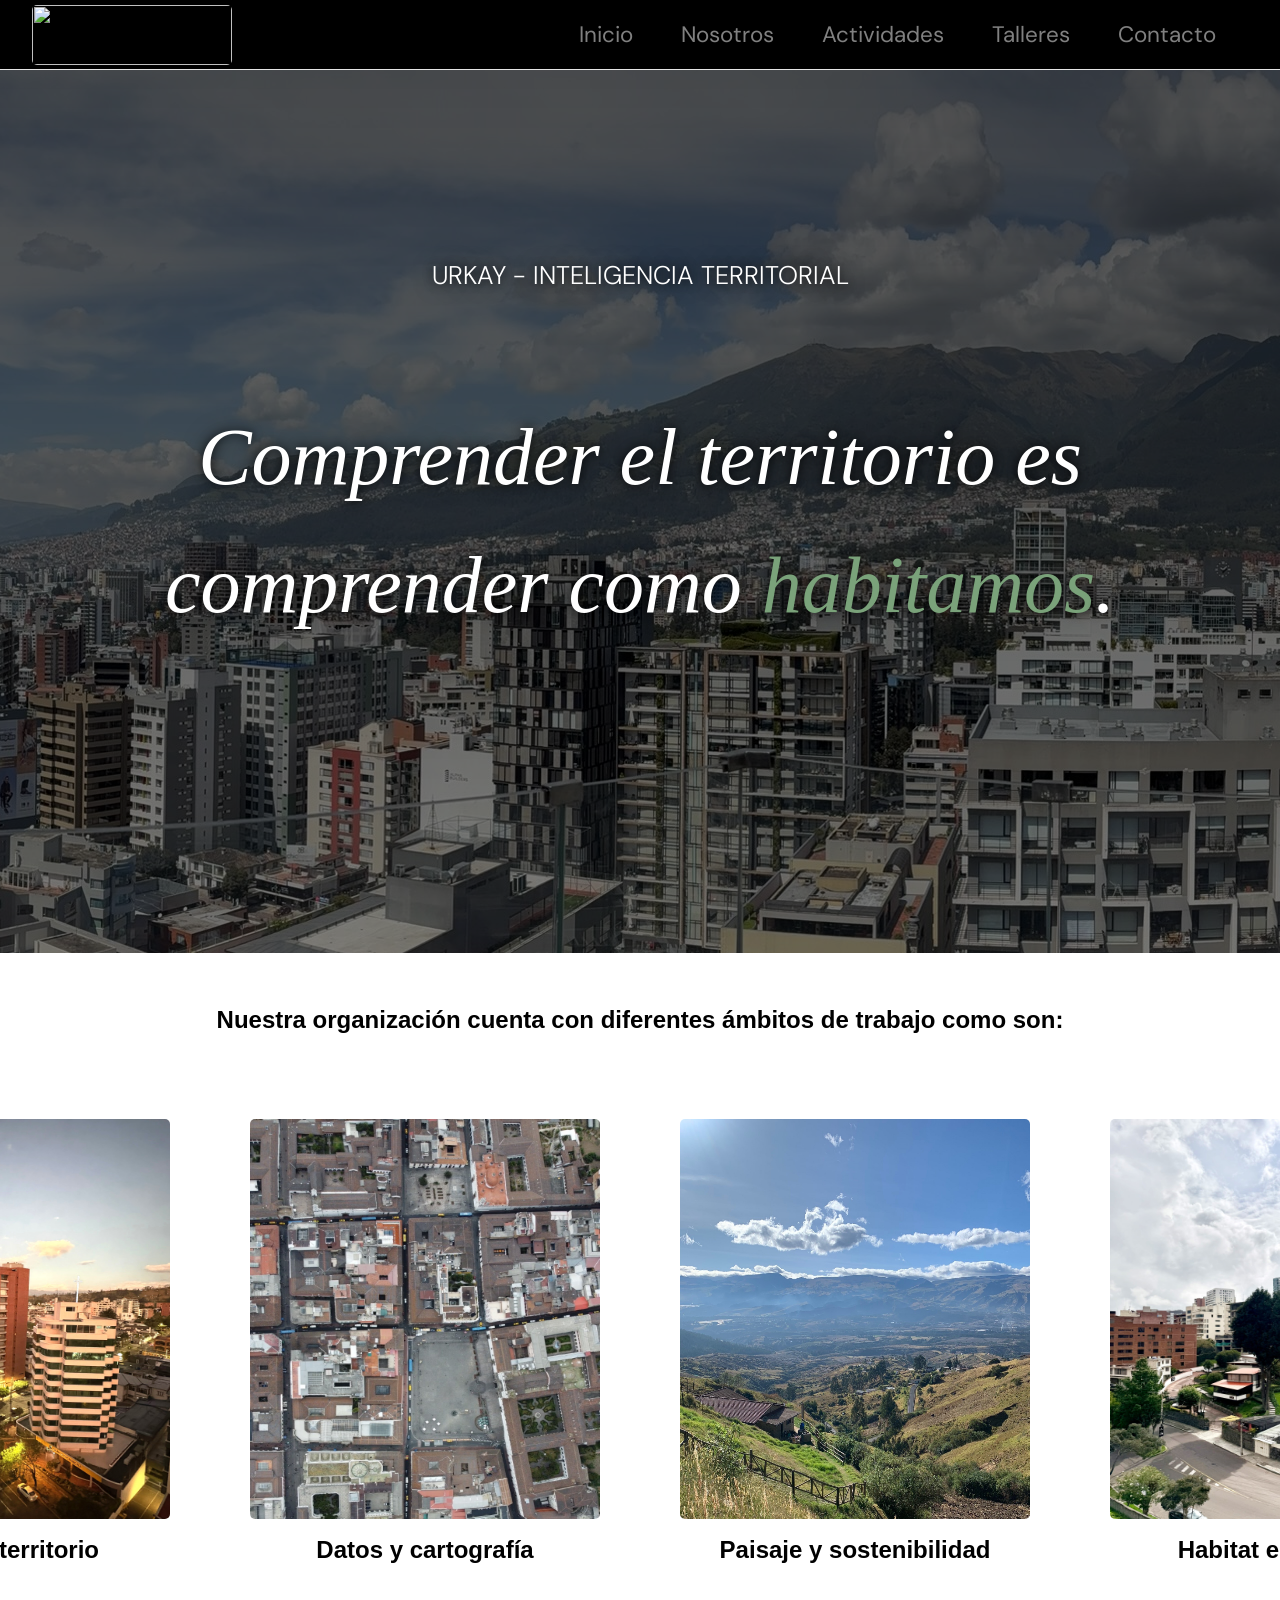
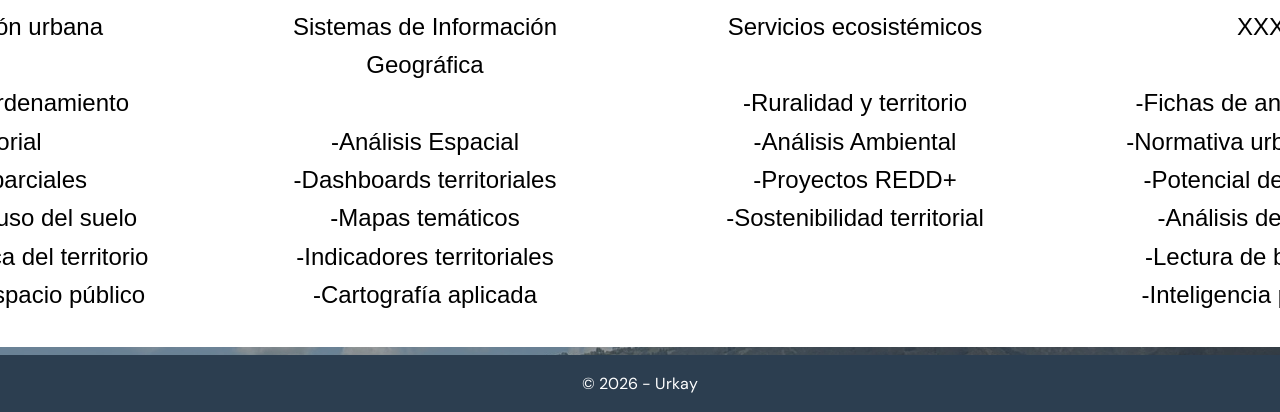
==== index.html @ 0b1a5106 "Add files via upload" ====
<!DOCTYPE html>
<html lang="es">
<head>
    <meta charset="UTF-8">
    <meta name="viewport" content="width=device-width, initial-scale=1.0">  <!--para definir el tamanio de la pagina en dispositivos -->
    <title> Urkay - Inteligencia Territorial </title> <!-- titulo que va en las pestanias y para las búsquedas -->
     <link rel="icon" type="image/x-icon" href="LOGO_URKAY.png">
    <link rel="stylesheet" href="styles.css"> <!-- llamado al esquema de estilos -->
</head>
<body>
    <nav>
        <a class="brand">
            <img class="logo" src="NOMBRE_URKAY_NEGRO_VERDE.png">
            <!--<span class="brand-name">Urkay</span-->
        </a>

        <!-- Botón hamburguesa -->
  <!--<button class="hamburger" id="hambBtn">
    <div class="bar"></div>
    <div class="bar"></div>
    <div class="bar"></div>
  </button>-->

  <!-- Menú desplegable -->
  <!--<div class="drop-menu" id="dropMenu">
    <a href="#">Inicio</a>
    <a href="#">Nosotros</a>
    <a href="#">Servicios</a>
    <a href="#">Contacto</a>
  </div>
  </div>-->

  <ul>
                <li><a href="Urkay.html">Inicio</a></li>
                <li><a href="Urkay - Nosotros.html">Nosotros</a></li>
                <li><a href="#">Actividades</a></li>
                <li><a href="#">Talleres</a></li>
                <li><a href="#">Contacto</a></li>
            </ul>

</nav>

    <header>
        <h1 class="titulo1"> URKAY - INTELIGENCIA TERRITORIAL </h1> <!--titulo principal para la busqueda en la web -->
        
        <h2><p> Comprender el territorio es </p>
            <p> comprender como <span style="color: rgb(122,162,122)">habitamos</span>. </p>
        </h2> <!-- segundo titulo-->
        
    </header>

    <main>
        <section class="hero">
           
            <h2>Nuestra organización cuenta con diferentes ámbitos de trabajo como son:</h2>
            <ul>
                <li><img class="planurb" src="cuidad_terr.JPG">
                    <p><b>Ciudad y territorio</b><br>
                    <br>Planificación urbana<br><br> 
                    <p> -Planes de ordenamiento territorial </p>
                    <p> -Planes parciales </p> 
                    <p> -Normativa y uso del suelo </p>
                    <p> -Gestión pública del territorio </p>
                    <p> -Movilidad y espacio público </p>
                </p>
                    
                </li>
                <li><img class="cart" src="datos - cartografia.JPG">
                    <p><b>Datos y cartografía</b><br>
                    <br>Sistemas de Información Geográfica<br><br>
                    <p>-Análisis Espacial</p>
                    <p>-Dashboards territoriales</p>
                    <p> -Mapas temáticos </p>
                    <p> -Indicadores territoriales </p>
                    <p> -Cartografía aplicada </p>
                </p>
                </li>
                <li><img class="paisaje" src="paisaje_sosten.JPG">
                    <p><b> Paisaje y sostenibilidad</b><br>
                    <br>Servicios ecosistémicos<br><br>
                    <p> -Ruralidad y territorio </p>
                    <p> -Análisis Ambiental </p>
                    <p> -Proyectos REDD+ </p>
                    <p> -Sostenibilidad territorial </p>
                </p>
                </li>
                
                
                    <li><img class="habit" src="habitat_inv.JPEG">
                    <p><b>Habitat e inversión</b><br>
                    <br>XXXXXX<br><br>
                    <p> -Fichas de análisis territorial </p>
                    <p> -Normativa urbanística legible </p>
                    <p> -Potencial de uso de suelo </p>
                    <p> -Análisis de rentabilidad </p>
                    <p> -Lectura de barrio y sector </p>
                    <p> -Inteligencia para inversión </p>

                </p>
                </li>
            </ul>
            <!--<button id="miBoton">Haz clic aquí</button>-->
        </section>

        <!--<section class="caracteristicas">
            <div class="tarjeta">
                <h3>HTML</h3>
                <p>Estructura y contenido</p>
            </div>
            <div class="tarjeta">
                <h3>CSS</h3>
                <p>Diseño y estilos</p>
            </div>
            <div class="tarjeta">
                <h3>JavaScript</h3>
                <p>Interactividad</p>
            </div>
        </section>-->
    </main>

    <footer>
        <p>&copy; 2026 - Urkay</p>
    </footer>

    <!--<script src="script.js"></script>-->
</body>
</html>
---- styles.css ----
/* Reset básico y estilos globales */
@import url('https://fonts.googleapis.com/css2?family=Poppins:wght@300;400;600&display=swap');
@import url('https://fonts.googleapis.com/css2?family=Cormorant+Garamond:ital,wght@0,300;0,400;0,500;0,600;1,300;1,400;1,500&family=DM+Sans:wght@200;300;400;500&display=swap');
* {
    margin: 0;
    padding: 0;
    box-sizing: border-box;
}

/* barra superior */
body {
  background-image: 
        linear-gradient(to bottom, rgba(0,0,0,0.7), rgba(0,0,0,0.3)),
        url('IMG_1301.JPG');
    background-size: auto;
    background-position: top; /*imagen de fondo*/
    font-family: 'DM Sans', sans-serif; /*tipo de fuente general*/
    line-height: 1.6; /*espaciado de lineas*/
    color: black; /*color que no se define posteriormente*/
    background-color: black; /*cambio de color de fondo*/
}

nav {
  position: fixed;
  top: 0;
  left: 0;
  right: 0;
  background: black; /*color de la barra superior*/
  border-bottom: 1px solid #e5e5e5; /*ancho de la linea divisoria*/
  padding: 0 2rem;
  display: flex;
  align-items: center;
  justify-content: space-between;
  height: 70px; /*alto de la barra */
  font-family: 'DM Sans', sans-serif;
  transition: background 0.5s, padding 0.4s;
}

/*nav.scrolled {
  background: rgba(7,9,8,0.96);
  border-bottom: 0.5px solid rgba(255,255,255,0.06);
  backdrop-filter: blur(10px);
  padding: 14px 52px;
} */

/* Logo y nombre */
.brand {
  display: flex;
  align-items: center;
  gap: 10px;
  text-decoration: none;
}

.logo {
  width: 200px;
  height: 60px;
  border-radius: 5px;
}



/*.brand-name {
  font-size: 16px;
  font-weight: 600;
  color: #ffffff;
}*/

/* Botón hamburguesa
.hamburger {
  background: none;
  border: 1px solid #e5e5e5;
  border-radius: 8px;
  cursor: pointer;
  padding: 8px;
  display: flex;
  flex-direction: column;
  gap: 5px;
  align-items: center;
  justify-content: center;
  width: 38px;
  height: 38px;
}

.hamburger:hover {
  background: #f5f5f5;
}

.bar {
  width: 20px;
  height: 1.5px;
  background: #111;
  border-radius: 2px;
  transition: transform 0.25s, opacity 0.2s; 
}*/

/* Animación X al abrir
.hamburger.open .bar:nth-child(1) {
  transform: translateY(6.5px) rotate(45deg);
}
.hamburger.open .bar:nth-child(2) {
  opacity: 0;
}
.hamburger.open .bar:nth-child(3) {
  transform: translateY(-6.5px) rotate(-45deg);
}*/

/* Menú desplegable
.drop-menu {
  position: absolute;
  top: calc(100% + 8px);
  right: 2rem;
  background: #fff;
  border: 1px solid #e5e5e5;
  border-radius: 10px;
  padding: 6px;
  min-width: 200px;
  opacity: 0;
  pointer-events: none;
  transform: translateY(-8px);
  transition: opacity 0.18s, transform 0.18s;
  z-index: 100;
}

.drop-menu.open {
  opacity: 1;
  pointer-events: all;
  transform: translateY(0);
}

.drop-menu a {
  display: block;
  padding: 10px 12px;
  border-radius: 8px;
  text-decoration: none;
  color: #111;
  font-size: 14px;
}

.drop-menu a:hover {
  background: #f5f5f5;
}*/

/*.titulo {
  display: contents;
  align-items: center;
}*/



/* Encabezado y navegación */
/*.descrip {
  background-color: white;
    color: black;
    font-size: 10rem;
    padding: 1rem;
    text-align: center;
    margin: 2rem;
}*/

/*header h1 {
    background-color: white;
    color: black;
    padding: 1rem;
    text-align: center;
    font-size: 4rem;
    border-radius: 2px;
} */


nav ul {
    background-color: none;
    list-style: none;
    display: flex;
    justify-content: center;
    font-size: 1.4rem; /* tamaño de la fuente de opciones de navegacion*/
    gap: 3rem; /*espaciado entre opciones de navegacion*/
    padding: 2rem; /*espacio entre el recuadro imaginario que lo recubre*/
    /*margin-top: 1rem;*/
}

nav ul a {
    background-color: BLACK; /*color de fondo de opciones de navegación*/
    color: grey; /*color del texto*/
    text-decoration: none;
}

nav ul a:hover {
    text-decoration: underline;
}

/*.titulo1 {
  display: flex;
  justify-content: center;
  align-items: center;
  margin: 3rem auto;
  width: 800px;
  height: 200px;
  border-radius: 5px;
}*/

/*section {
  background-image: 
        linear-gradient(to bottom, rgba(0,0,0,0.7), rgba(0,0,0,0.3)),
        url('IMG_1301.JPG');
    background-size: cover;
    background-position: top;
}*/

/*header {
  background-image: 
        linear-gradient(to bottom, rgba(0,0,0,0.7), rgba(0,0,0,0.3)),
        url('IMG_1301.JPG');
    background-size: cover;
    background-position: top;
}*/


header h1 {
    font-size: 1.6rem;
    font-family: "DM Sans", sans-serif;
    font-weight: 300;
    padding: 1rem;
    text-align: center;
    margin-top: 15rem;
    color: white;
    text-shadow: 0 0 10px rgba(0, 0, 0, 0.7),
                 0 0 20px rgba(0, 0, 0, 0.5);
    /*text-shadow: 2px 2px 4px rgba(0,0,0,0.2);
    transition: text-shadow 0.3s ease;*/
}

/*.titulo1 {
  text-shadow: 2px 2px 4px rgba(0,0,0,0.2);
    transition: text-shadow 0.3s ease;
}

.titulo1:hover {
  text-shadow: 4px 4px 8px rgba(0,0,0,0.3);
}*/

header h2 {
    font-size: 5rem;
    font-weight: 300; 
    font-style: italic;
    padding: 1rem;
    text-align: center;
    margin-top: 4rem;
    margin-bottom: 18rem;
    color: white;
    font-family: "Cormorant Garamont", Serif;
    text-shadow: 0 0 10px rgba(0, 0, 0, 0.7),
                 0 0 20px rgba(0, 0, 0, 0.5);
    /*text-shadow: 2px 2px 4px rgba(0,0,0,0.2);
    transition: text-shadow 0.3s ease;*/
}

/*header h2:hover {
  text-shadow: 4px 4px 8px rgba(0,0,0,0.3);
}*/


main {
  background-color: white;
  /*margin-top: 10px;*/
}


/* Sección principal */
.hero {
    background-color: white;
    color: black;
    text-align: center;
    padding: 1rem;
    margin: 0.5rem;
    font-family: Poppin, sans-serif;
    /*border-radius: 10px;*/
}

main section h2 {
    font-size: 1.5rem;
    padding: 1rem;
    text-align: center;
    margin-top: 1rem;
    margin-bottom: 3rem;
    color: black;
    /*text-shadow: 0 0 10px rgba(0, 0, 0, 0.7),
                 0 0 20px rgba(0, 0, 0, 0.5);*/
}

main section ul {
    list-style: none;
    display: flex;
    justify-content: center;
    font-size: 1.5rem;
    gap: 5rem;
    padding: 1rem;
}

.planurb {
   width: 350px;
   height: 400px;
   border-radius: 5px;
}

.cart {
   width: 350px;
   height: 400px;
   border-radius: 5px; 
}

.paisaje {
   width: 350px;
   height: 400px;
   border-radius: 5px; 
}

.habit {
   width: 350px;
   height: 400px;
   border-radius: 5px; 
}

button {
    background-color: #e74c3c;
    color: white;
    border: none;
    padding: 10px 20px;
    margin-top: 1rem;
    border-radius: 5px;
    cursor: pointer;
    font-size: 1rem;
}

button:hover {
    background-color: #c0392b;
}

/* Tarjetas de características */
/*.caracteristicas {
    display: flex;
    justify-content: center;
    gap: 2rem;
    padding: 2rem;
    flex-wrap: wrap;
}

.tarjeta {
    background-color: white;
    padding: 1.5rem;
    border-radius: 10px;
    box-shadow: 0 2px 5px rgba(0,0,0,0.1);
    width: 250px;
    text-align: center;
}

.tarjeta h3 {
    color: #3498db;
    margin-bottom: 0.5rem;
}*/

/* Pie de página */
footer {
    background-color: #2c3e50;
    color: white;
    text-align: center;
    padding: 1rem;
    margin-top: 0;
}
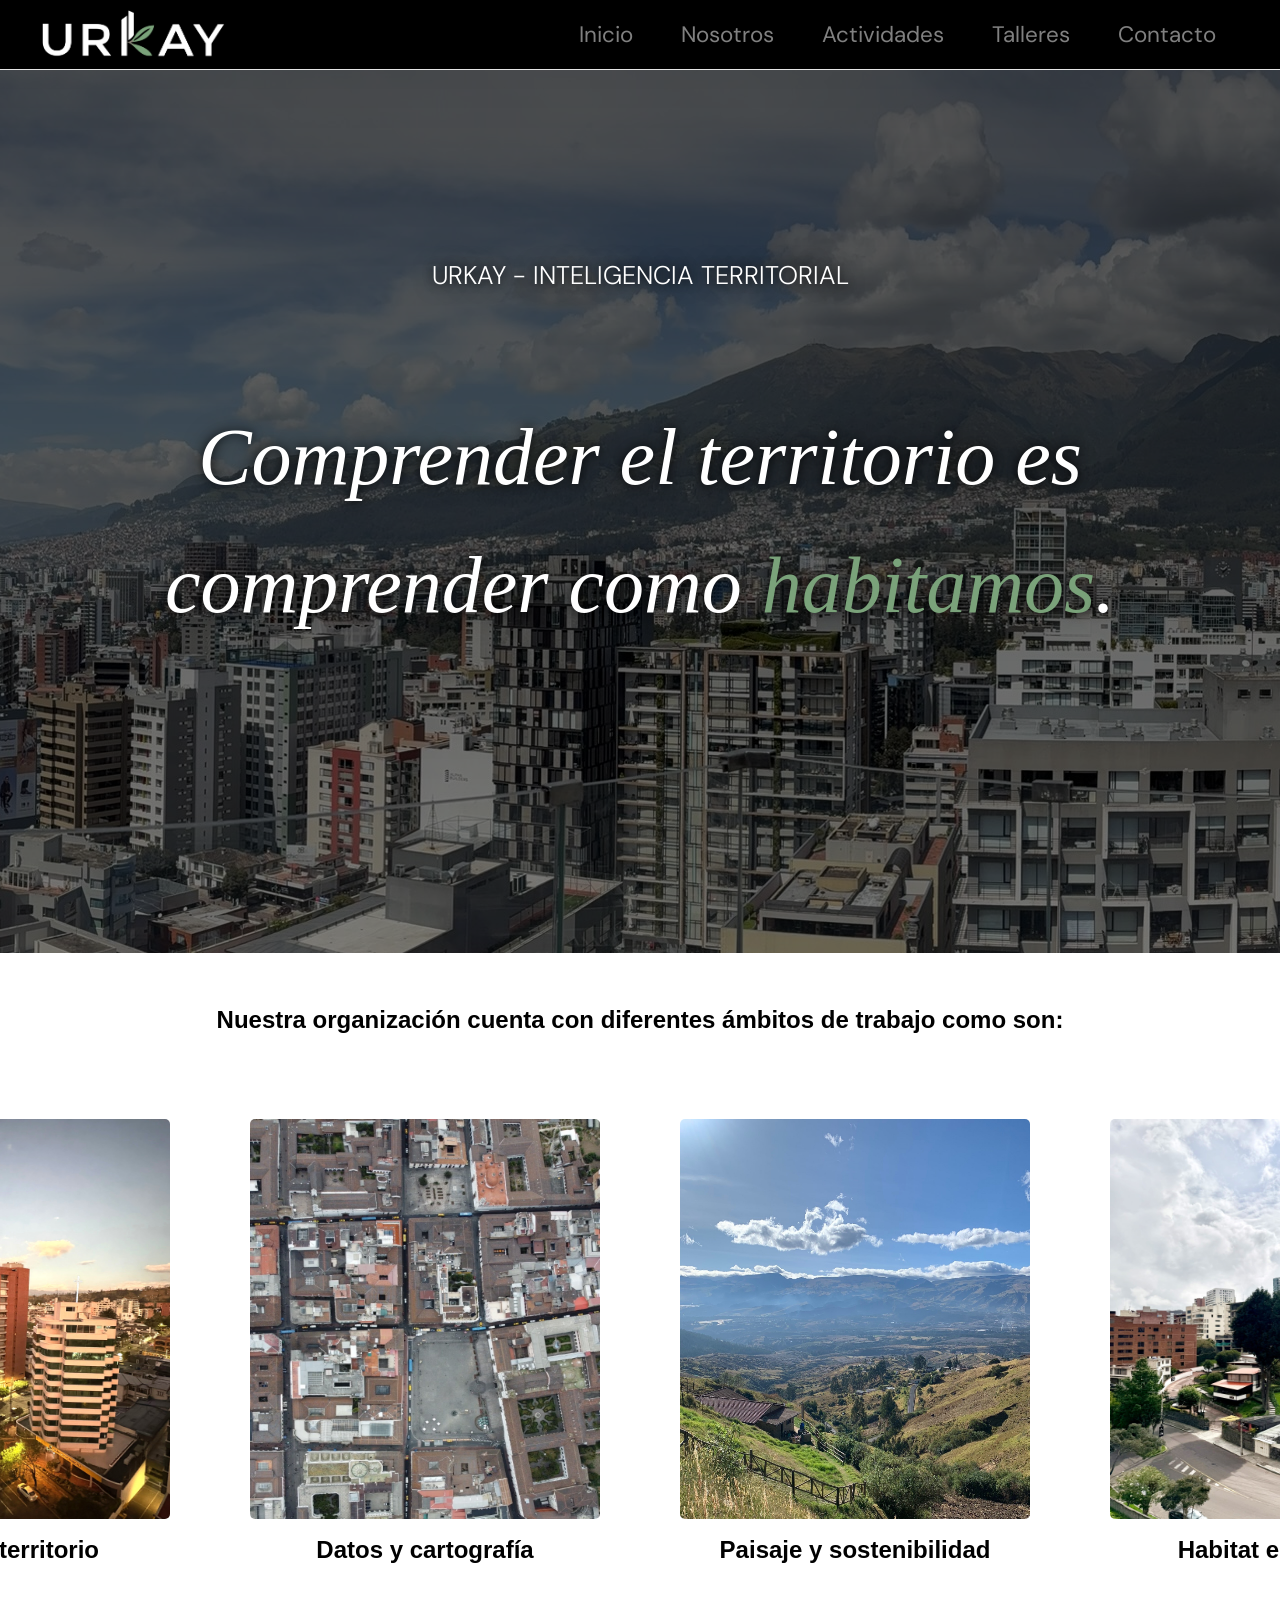
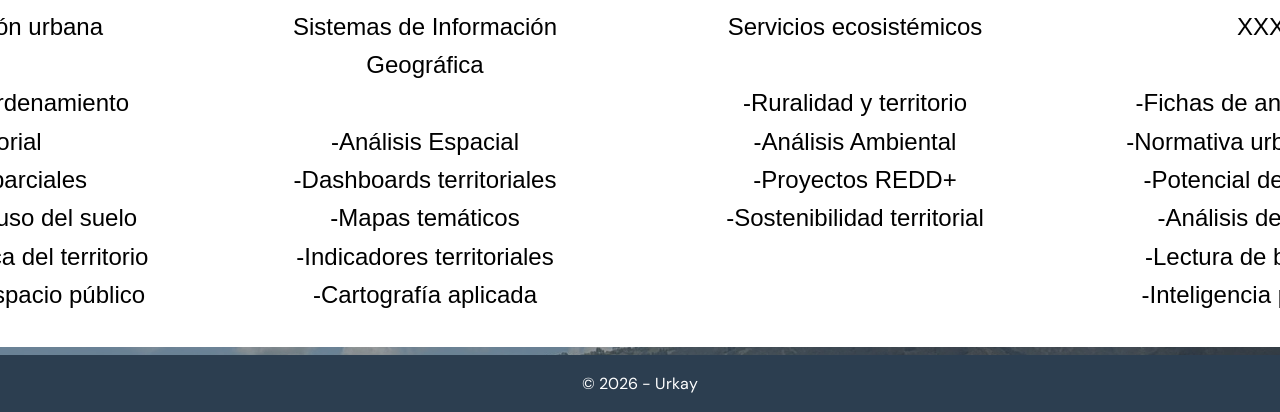
==== commit da3f83a2: "Update index.html" ====
--- a/index.html
+++ b/index.html
@@ -31,7 +31,7 @@
   </div>-->
 
   <ul>
-                <li><a href="Urkay.html">Inicio</a></li>
+                <li><a href="index.html">Inicio</a></li>
                 <li><a href="Urkay - Nosotros.html">Nosotros</a></li>
                 <li><a href="#">Actividades</a></li>
                 <li><a href="#">Talleres</a></li>
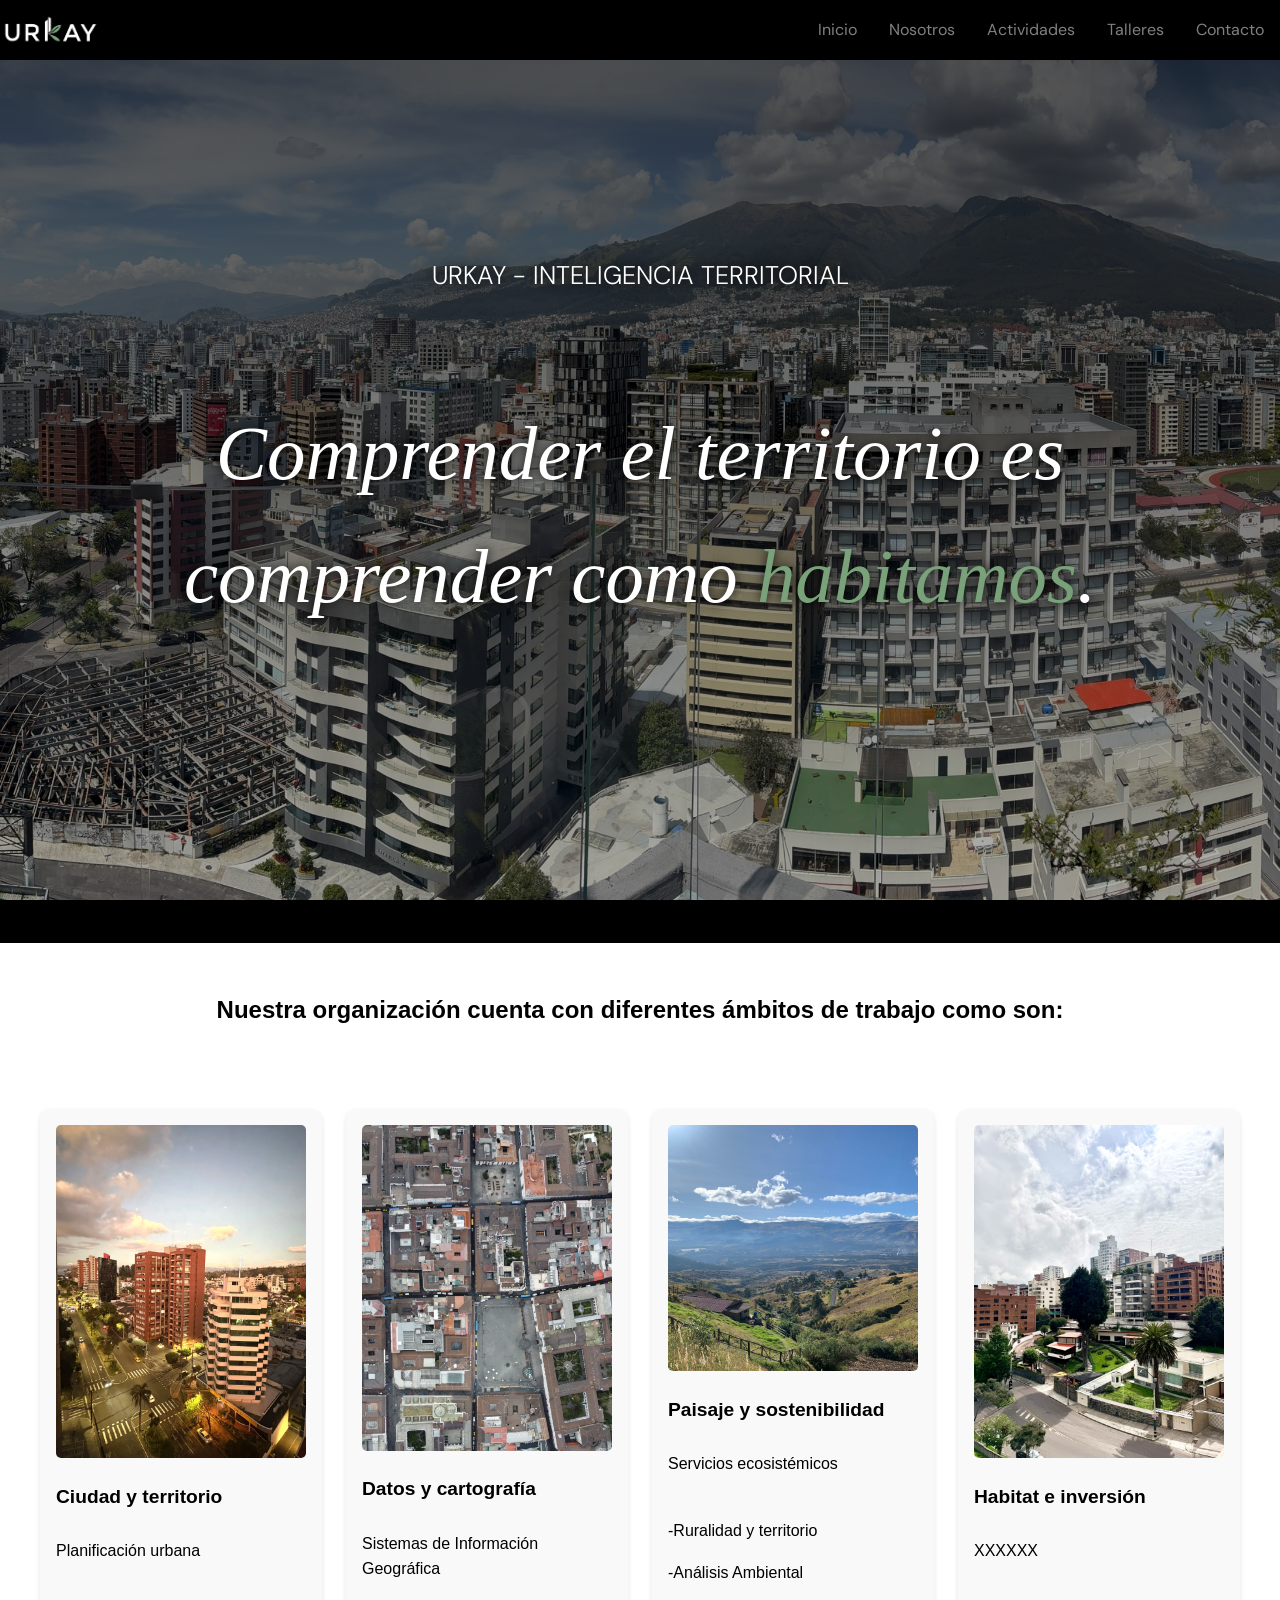
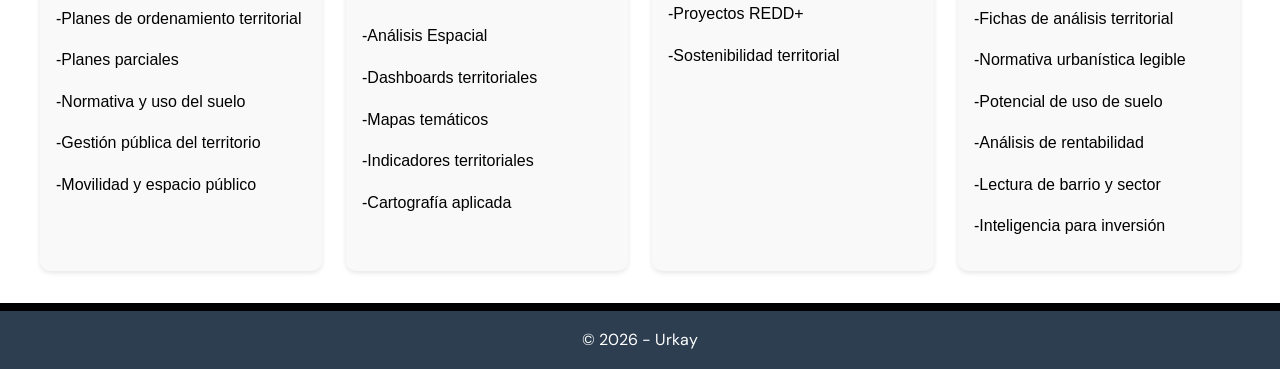
==== commit c3797281: "Update index.html" ====
--- a/index.html
+++ b/index.html
@@ -32,7 +32,7 @@
 
   <ul>
                 <li><a href="index.html">Inicio</a></li>
-                <li><a href="Urkay - Nosotros.html">Nosotros</a></li>
+                <li><a href="nosotros.html">Nosotros</a></li>
                 <li><a href="#">Actividades</a></li>
                 <li><a href="#">Talleres</a></li>
                 <li><a href="#">Contacto</a></li>
@@ -43,8 +43,10 @@
     <header>
         <h1 class="titulo1"> URKAY - INTELIGENCIA TERRITORIAL </h1> <!--titulo principal para la busqueda en la web -->
         
-        <h2><p> Comprender el territorio es </p>
-            <p> comprender como <span style="color: rgb(122,162,122)">habitamos</span>. </p>
+        <h2>
+            Comprender el territorio es
+            <br>
+            comprender como <span style="color: rgb(122,162,122)">habitamos</span>.
         </h2> <!-- segundo titulo-->
         
     </header>
--- a/styles.css
+++ b/styles.css
@@ -9,11 +9,13 @@
 
 /* barra superior */
 body {
-  background-image: 
+    background-image: 
         linear-gradient(to bottom, rgba(0,0,0,0.7), rgba(0,0,0,0.3)),
         url('IMG_1301.JPG');
-    background-size: auto;
-    background-position: top; /*imagen de fondo*/
+    background-size: cover;
+    background-position: center; /*imagen de fondo*/
+    background-attachment: fixed;
+    background-repeat: no repeat;
     font-family: 'DM Sans', sans-serif; /*tipo de fuente general*/
     line-height: 1.6; /*espaciado de lineas*/
     color: black; /*color que no se define posteriormente*/
@@ -26,12 +28,12 @@
   left: 0;
   right: 0;
   background: black; /*color de la barra superior*/
-  border-bottom: 1px solid #e5e5e5; /*ancho de la linea divisoria*/
-  padding: 0 2rem;
+  /*border-bottom: 1px solid #e5e5e5; /*ancho de la linea divisoria*/*/
+  padding: 0 1rem;
   display: flex;
   align-items: center;
   justify-content: space-between;
-  height: 70px; /*alto de la barra */
+  height: 60px; /*alto de la barra */
   font-family: 'DM Sans', sans-serif;
   transition: background 0.5s, padding 0.4s;
 }
@@ -52,8 +54,8 @@
 }
 
 .logo {
-  width: 200px;
-  height: 60px;
+  width: 100px;
+  height: auto;
   border-radius: 5px;
 }
 
@@ -172,16 +174,29 @@
     list-style: none;
     display: flex;
     justify-content: center;
-    font-size: 1.4rem; /* tamaño de la fuente de opciones de navegacion*/
-    gap: 3rem; /*espaciado entre opciones de navegacion*/
-    padding: 2rem; /*espacio entre el recuadro imaginario que lo recubre*/
+    font-size: 1rem; /* tamaño de la fuente de opciones de navegacion*/
+    gap: 2rem; /*espaciado entre opciones de navegacion*/
+    padding: 1rem; /*espacio entre el recuadro imaginario que lo recubre*/
     /*margin-top: 1rem;*/
+}
+
+@media (max-width: 768px) {
+    nav ul {
+        gap: 1rem;
+        font-size: 0.9rem;
+        padding: 0.5rem;
+    }
+
+    .logo {
+        width:80px;
+    }
 }
 
 nav ul a {
     background-color: BLACK; /*color de fondo de opciones de navegación*/
     color: grey; /*color del texto*/
     text-decoration: none;
+    white-space: nowrap;
 }
 
 nav ul a:hover {
@@ -216,7 +231,7 @@
 
 
 header h1 {
-    font-size: 1.6rem;
+    font-size: clamp(1rem, 4vw, 1.6rem);
     font-family: "DM Sans", sans-serif;
     font-weight: 300;
     padding: 1rem;
@@ -239,7 +254,7 @@
 }*/
 
 header h2 {
-    font-size: 5rem;
+    font-size: clamp(2rem, 6vw, 5rem);
     font-weight: 300; 
     font-style: italic;
     padding: 1rem;
@@ -260,6 +275,7 @@
 
 
 main {
+    width: 100%;
   background-color: white;
   /*margin-top: 10px;*/
 }
@@ -277,7 +293,7 @@
 }
 
 main section h2 {
-    font-size: 1.5rem;
+    font-size: clamp(1.2rem, 4vw, 1.5rem);
     padding: 1rem;
     text-align: center;
     margin-top: 1rem;
@@ -291,33 +307,47 @@
     list-style: none;
     display: flex;
     justify-content: center;
-    font-size: 1.5rem;
-    gap: 5rem;
-    padding: 1rem;
-}
-
-.planurb {
-   width: 350px;
-   height: 400px;
+    flex-wrap: wrap;
+    font-size: 1rem;
+    gap: 1.5rem;
+    padding: 1rem;
+}
+
+@media (max-width: 768px) {
+    main section ul {
+        flex-direction: column;
+        align-items: center;
+        gap: 2rem;
+    }
+}
+
+.planurb, .cart, .paisaje, .habit {
+   width: 100%;
+    max-width: 350px;
+   height: auto;
    border-radius: 5px;
-}
-
-.cart {
-   width: 350px;
-   height: 400px;
-   border-radius: 5px; 
-}
-
-.paisaje {
-   width: 350px;
-   height: 400px;
-   border-radius: 5px; 
-}
-
-.habit {
-   width: 350px;
-   height: 400px;
-   border-radius: 5px; 
+    object-fit: cover;
+}
+
+main section ul li {
+    flex: 1;
+    min-width: 280px;
+    max-width: 350px;
+    text-align: center;
+    padding: 1rem;
+    background: #f9f9f9;
+    border-radius: 10px;
+    box-shadow: 0 2px 5px rgba(0,0,0,0.1);
+}
+
+main section ul li p {
+    font-size: clamp(0.9rem, 3vw, 1rem);
+    text-align: left;
+    margin-top: 1rem;
+}
+
+main section ul li b {
+    font-size: 1.2rem;
 }
 
 button {
@@ -367,4 +397,32 @@
     margin-top: 0;
 }
 
-
+@media (max-width: 480px) {
+    header h1 {
+        margin-top: 10rem;
+        font-size: 1rem;
+    }
+
+    header h2 {
+        margin-bottom: 10rem;
+    }
+
+    .hero {
+        padding: 0.5rem;
+    }
+
+    main section ul {
+        gap: 1rem;
+    }
+}
+
+@media (min-width: 769px) and (max-width: 1024px) {
+    main section ul {
+        gap: 1.5rem;
+    }
+
+    .planurb, .cart, .paisaje, .habit {
+        max-width: 280px;
+    }
+}
+
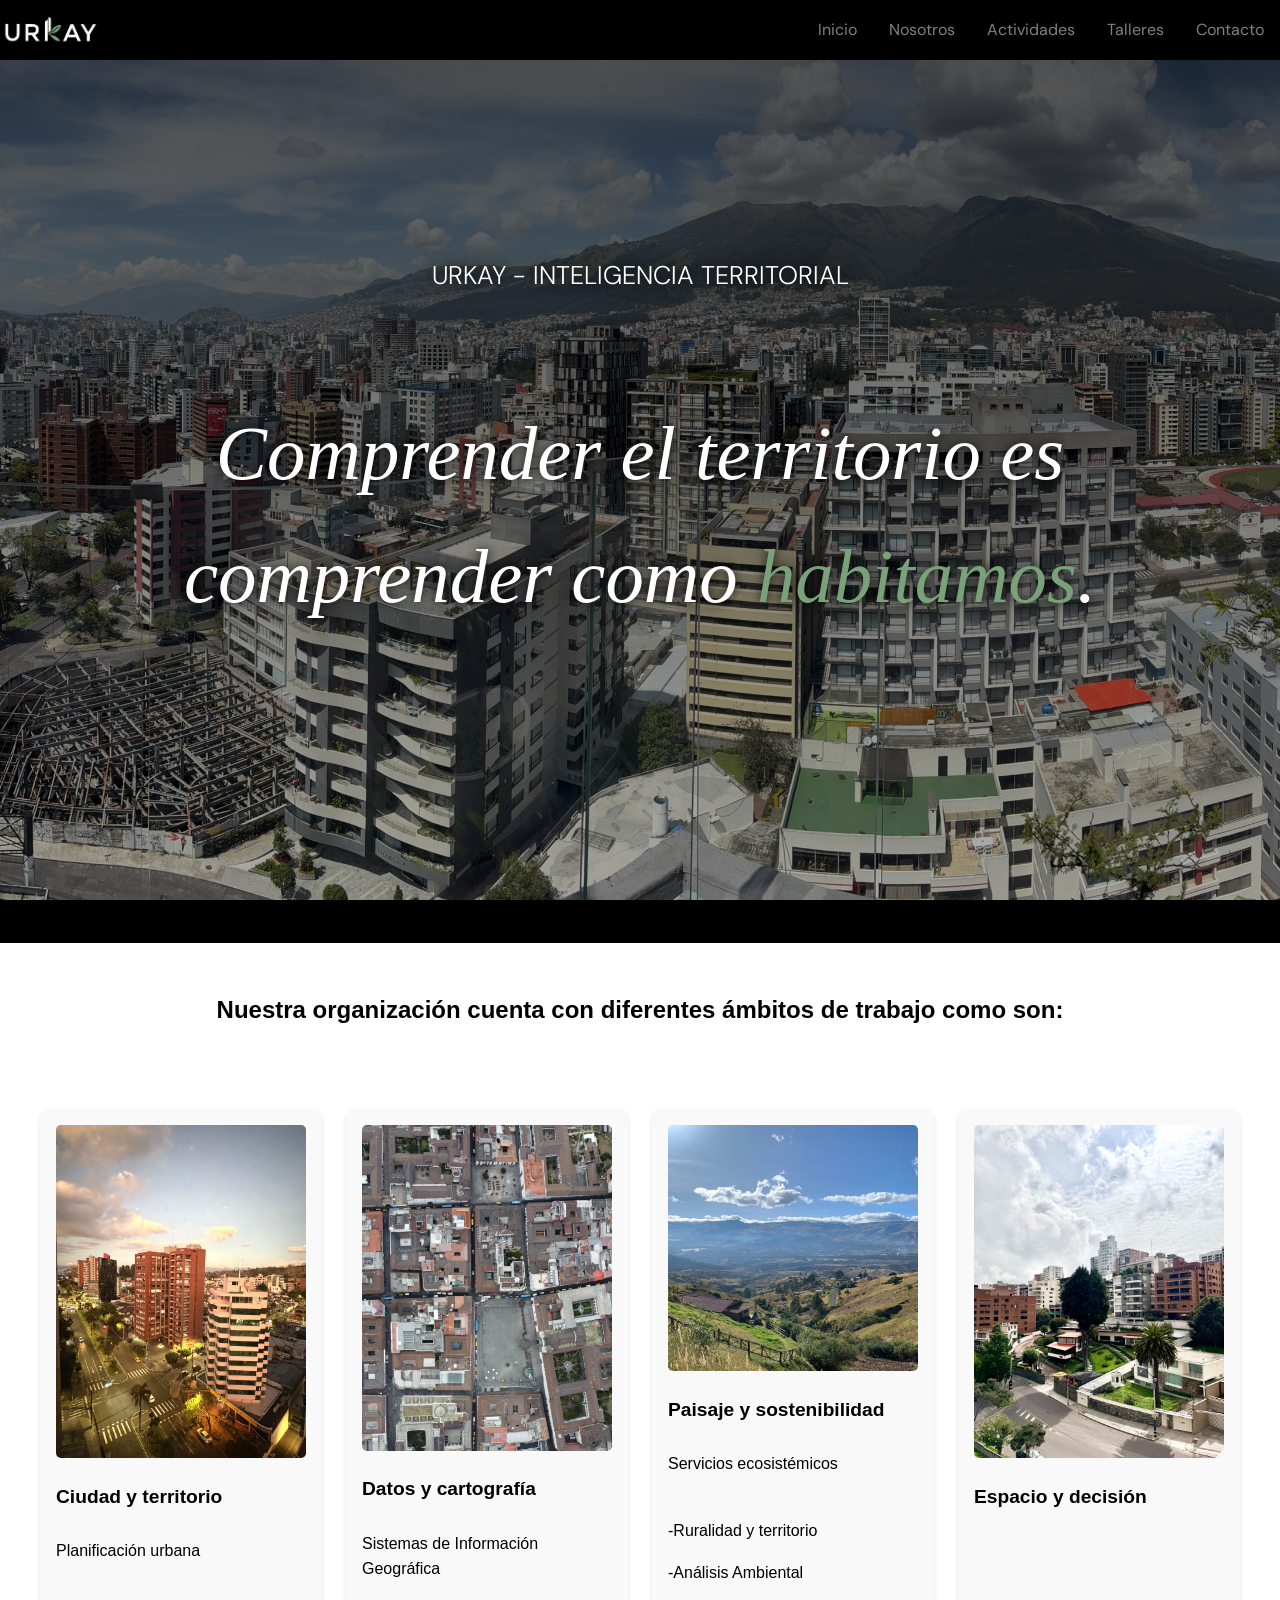
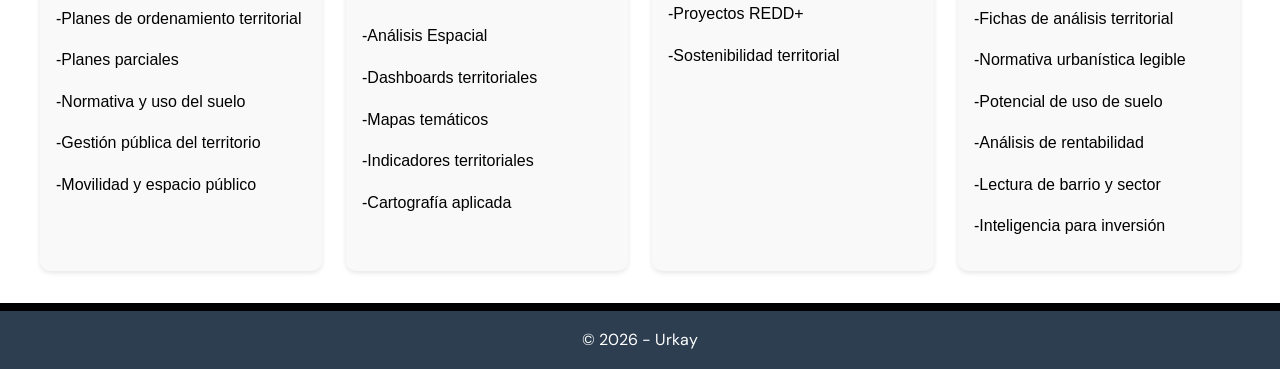
==== commit af3a20ac: "Update index.html" ====
--- a/index.html
+++ b/index.html
@@ -89,8 +89,8 @@
                 
                 
                     <li><img class="habit" src="habitat_inv.JPEG">
-                    <p><b>Habitat e inversión</b><br>
-                    <br>XXXXXX<br><br>
+                    <p><b>Espacio y decisión</b><br>
+                    <br><br><br>
                     <p> -Fichas de análisis territorial </p>
                     <p> -Normativa urbanística legible </p>
                     <p> -Potencial de uso de suelo </p>
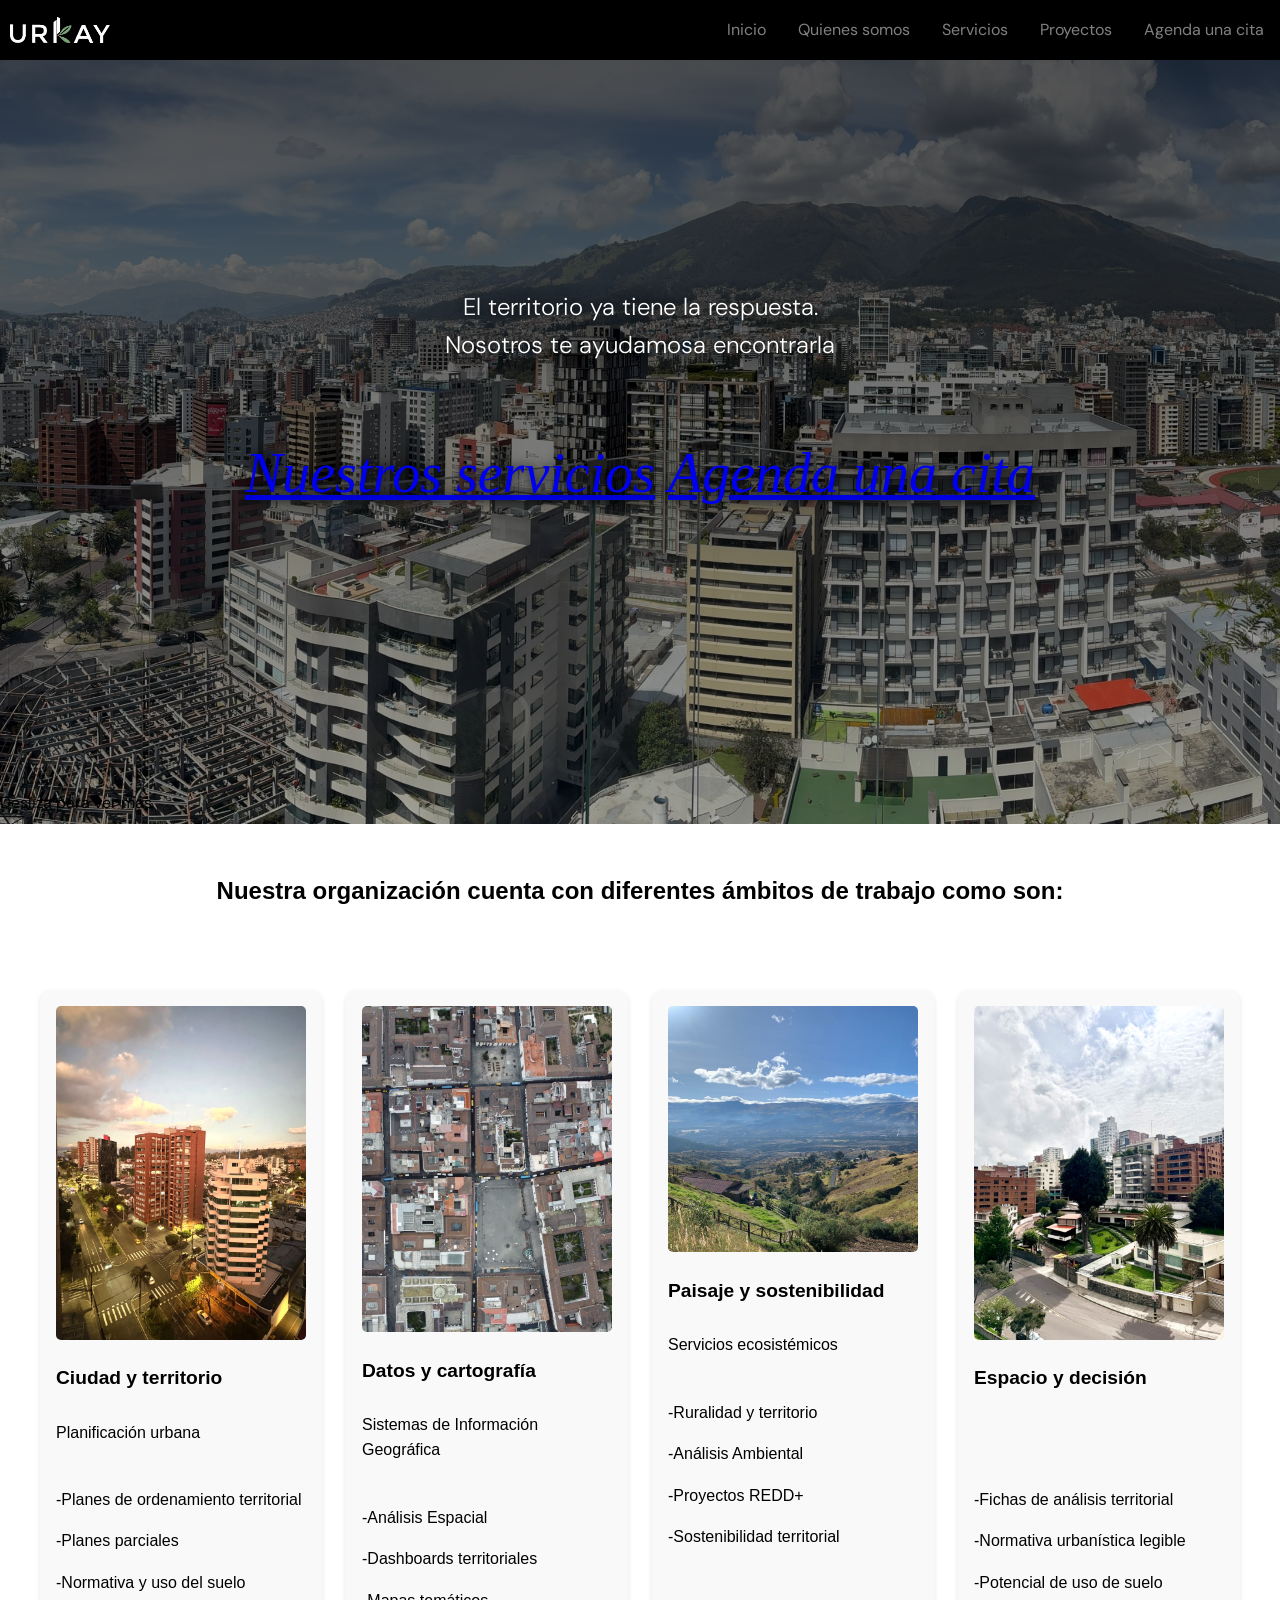
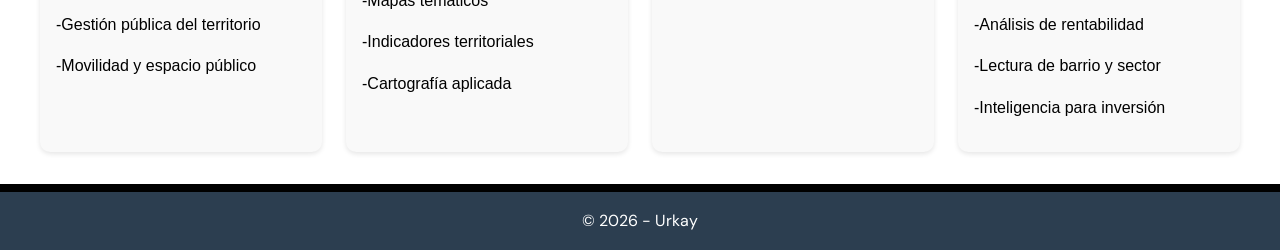
==== commit 358f4149: "Update index.html" ====
--- a/index.html
+++ b/index.html
@@ -10,8 +10,8 @@
 <body>
     <nav>
         <a class="brand">
-            <img class="logo" src="NOMBRE_URKAY_NEGRO_VERDE.png">
-            <!--<span class="brand-name">Urkay</span-->
+            <img class="logo" src="NOMBRE_URKAY_BLANCO.png">
+            <span class="brand-name">INTELIGENCIA TERRITORIAL</span-->
         </a>
 
         <!-- Botón hamburguesa -->
@@ -32,22 +32,31 @@
 
   <ul>
                 <li><a href="index.html">Inicio</a></li>
-                <li><a href="nosotros.html">Nosotros</a></li>
-                <li><a href="#">Actividades</a></li>
-                <li><a href="#">Talleres</a></li>
-                <li><a href="#">Contacto</a></li>
+                <li><a href="nosotros.html">Quienes somos</a></li>
+                <li><a href="#">Servicios</a></li>
+                <li><a href="#">Proyectos</a></li>
+                <li><a href="#" class="btn-cita">Agenda una cita</a></li>
             </ul>
 
 </nav>
 
     <header>
-        <h1 class="titulo1"> URKAY - INTELIGENCIA TERRITORIAL </h1> <!--titulo principal para la busqueda en la web -->
+        <h1 class="titulo1"> 
+            El territorio ya tiene la respuesta. 
+        <br><span class="titulo2">Nosotros te ayudamosa encontrarla</span>
+        </h1> <!--titulo principal para la busqueda en la web -->
         
         <h2>
-            Comprender el territorio es
-            <br>
-            comprender como <span style="color: rgb(122,162,122)">habitamos</span>.
+            <div class="botones-accion">
+                <a href="#" class="btn btn-principal">Nuestros servicios</a>
+                <a href="#" class="btn btn-secundario">Agenda una cita</a>
+            </div> 
+
         </h2> <!-- segundo titulo-->
+
+        <div>
+            <span class="desliza">Desliza para ver más</span>
+        </div> 
         
     </header>
 
--- a/styles.css
+++ b/styles.css
@@ -47,6 +47,7 @@
 
 /* Logo y nombre */
 .brand {
+  margin-left: 10px;  
   display: flex;
   align-items: center;
   gap: 10px;
@@ -231,12 +232,12 @@
 
 
 header h1 {
-    font-size: clamp(1rem, 4vw, 1.6rem);
+    font-size: clamp(0.8rem, 4vw, 1.5rem);
     font-family: "DM Sans", sans-serif;
     font-weight: 300;
     padding: 1rem;
     text-align: center;
-    margin-top: 15rem;
+    margin-top: 17rem;
     color: white;
     text-shadow: 0 0 10px rgba(0, 0, 0, 0.7),
                  0 0 20px rgba(0, 0, 0, 0.5);
@@ -254,13 +255,13 @@
 }*/
 
 header h2 {
-    font-size: clamp(2rem, 6vw, 5rem);
+    font-size: clamp(1.5rem, 6vw, 3.5rem);
     font-weight: 300; 
     font-style: italic;
     padding: 1rem;
     text-align: center;
-    margin-top: 4rem;
-    margin-bottom: 18rem;
+    margin-top: 2rem;
+    margin-bottom: 16rem;
     color: white;
     font-family: "Cormorant Garamont", Serif;
     text-shadow: 0 0 10px rgba(0, 0, 0, 0.7),
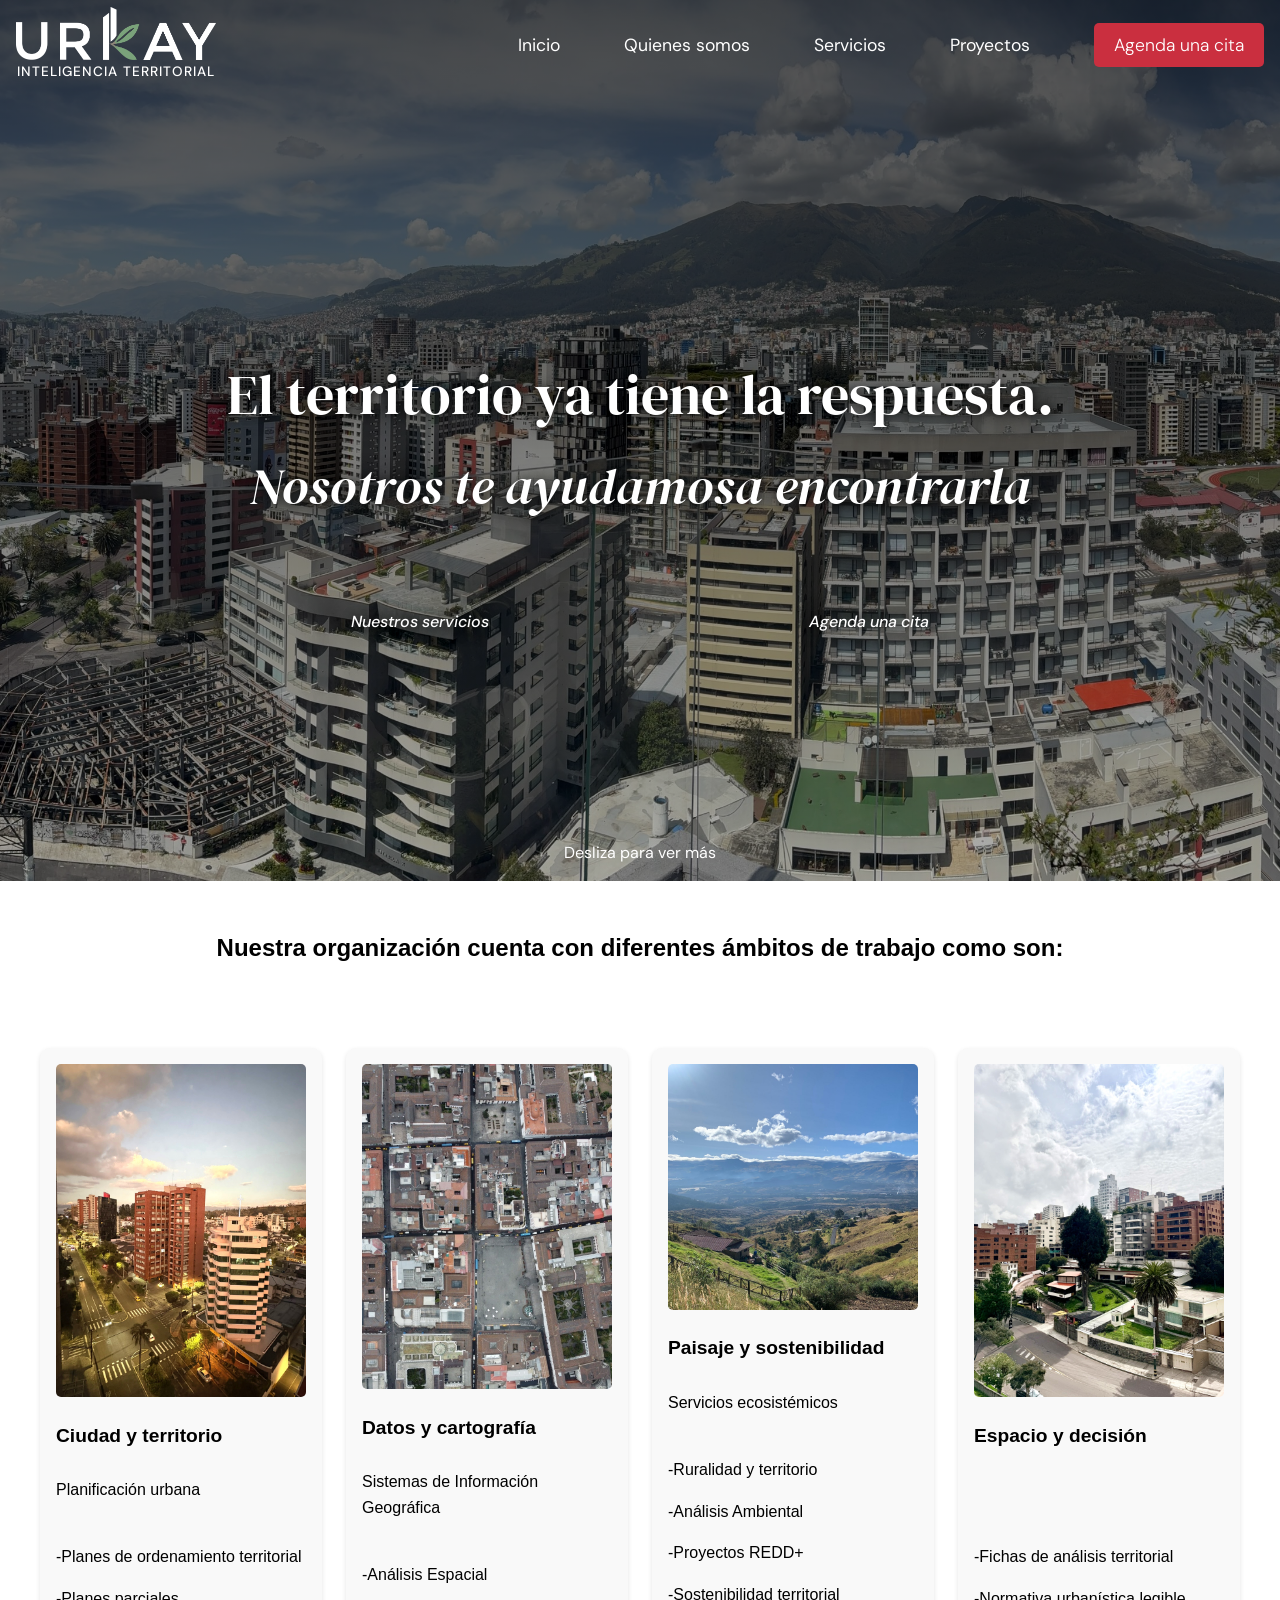
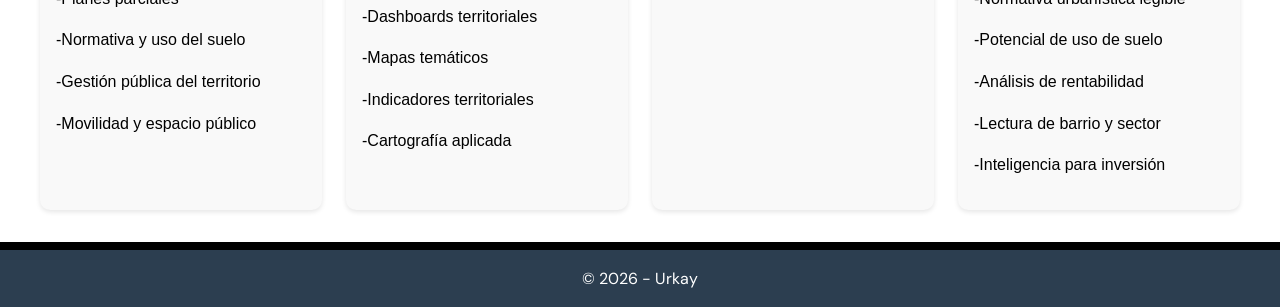
==== commit 47c8a093: "Update index.html" ====
--- a/index.html
+++ b/index.html
@@ -11,7 +11,7 @@
     <nav>
         <a class="brand">
             <img class="logo" src="NOMBRE_URKAY_BLANCO.png">
-            <span class="brand-name">INTELIGENCIA TERRITORIAL</span-->
+            <span class="brand-name">INTELIGENCIA TERRITORIAL</span>
         </a>
 
         <!-- Botón hamburguesa -->
--- a/styles.css
+++ b/styles.css
@@ -1,6 +1,7 @@
 /* Reset básico y estilos globales */
 @import url('https://fonts.googleapis.com/css2?family=Poppins:wght@300;400;600&display=swap');
 @import url('https://fonts.googleapis.com/css2?family=Cormorant+Garamond:ital,wght@0,300;0,400;0,500;0,600;1,300;1,400;1,500&family=DM+Sans:wght@200;300;400;500&display=swap');
+@import url('https://fonts.googleapis.com/css2?family=DM+Serif+Display:ital@0;1&display=swap');
 * {
     margin: 0;
     padding: 0;
@@ -27,15 +28,15 @@
   top: 0;
   left: 0;
   right: 0;
-  background: black; /*color de la barra superior*/
-  /*border-bottom: 1px solid #e5e5e5; /*ancho de la linea divisoria*/*/
+  /*background: black;*/
+  /*border-bottom: 1px solid #e5e5e5; */
   padding: 0 1rem;
   display: flex;
   align-items: center;
   justify-content: space-between;
-  height: 60px; /*alto de la barra */
+  height: 90px; /*alto de la barra */
   font-family: 'DM Sans', sans-serif;
-  transition: background 0.5s, padding 0.4s;
+  transition: all 0.3s ease;
 }
 
 /*nav.scrolled {
@@ -47,26 +48,35 @@
 
 /* Logo y nombre */
 .brand {
-  margin-left: 10px;  
   display: flex;
+  flex-direction: column;
   align-items: center;
-  gap: 10px;
+  gap: 1px;
   text-decoration: none;
+  transition: transform 0.3s ease;
+}
+
+.brand:hover {
+  transform: translateY(-2px);
 }
 
 .logo {
-  width: 100px;
+  width: 200px;
   height: auto;
   border-radius: 5px;
 }
 
 
 
-/*.brand-name {
-  font-size: 16px;
-  font-weight: 600;
-  color: #ffffff;
-}*/
+.brand-name {
+  font-size: 0.85rem;      /* Tamaño pequeño para el texto */
+  font-weight: 500;
+  color: white;
+  text-align: center;
+  letter-spacing: 1px;     /* Espaciado entre letras */
+  font-family: 'DM Sans', sans-serif;
+  white-space: nowrap;
+}
 
 /* Botón hamburguesa
 .hamburger {
@@ -171,13 +181,14 @@
 
 
 nav ul {
-    background-color: none;
     list-style: none;
     display: flex;
     justify-content: center;
-    font-size: 1rem; /* tamaño de la fuente de opciones de navegacion*/
-    gap: 2rem; /*espaciado entre opciones de navegacion*/
-    padding: 1rem; /*espacio entre el recuadro imaginario que lo recubre*/
+    align-items: center;
+    font-size: 1.1rem; /* tamaño de la fuente de opciones de navegacion*/
+    gap: 4rem; /*espaciado entre opciones de navegacion*/
+    margin: 0;
+    padding: 0; /*espacio entre el recuadro imaginario que lo recubre*/
     /*margin-top: 1rem;*/
 }
 
@@ -194,14 +205,31 @@
 }
 
 nav ul a {
-    background-color: BLACK; /*color de fondo de opciones de navegación*/
-    color: grey; /*color del texto*/
+    background-color: none; /*color de fondo de opciones de navegación*/
+    color: white; /*color del texto*/
     text-decoration: none;
-    white-space: nowrap;
+    /*white-space: nowrap;*/
 }
 
 nav ul a:hover {
+    color: white
     text-decoration: underline;
+}
+
+.btn-cita {
+    background-color: #ca2f3f;  /* Color rojo de fondo */
+    padding: 8px 20px;
+    border-radius: 5px;
+    color: white !important;
+    font-weight: 300;
+    text-decoration: none;
+    display: inline-block;
+    transition: all 0.3s ease;
+}
+
+.btn-cita:hover {
+    background-color: black;  
+    transform: translateY(-2px);
 }
 
 /*.titulo1 {
@@ -232,17 +260,29 @@
 
 
 header h1 {
-    font-size: clamp(0.8rem, 4vw, 1.5rem);
-    font-family: "DM Sans", sans-serif;
+    font-size: 3.5rem;
+    font-family: "DM Serif Display", sans-serif;
     font-weight: 300;
-    padding: 1rem;
-    text-align: center;
-    margin-top: 17rem;
+    padding: 0;
+    text-align: center;
+    margin-top: 350px;
     color: white;
     text-shadow: 0 0 10px rgba(0, 0, 0, 0.7),
                  0 0 20px rgba(0, 0, 0, 0.5);
-    /*text-shadow: 2px 2px 4px rgba(0,0,0,0.2);
-    transition: text-shadow 0.3s ease;*/
+}
+
+.titulo2 {
+    font-size: clamp(0.8rem, 4vw, 3.5rem);
+    font-weight: 200; 
+    font-style: italic;
+    padding: 0;
+    text-align: center;
+    margin-top: 0;
+    margin-bottom: 400px;
+    color: white;
+    font-family: "DM Serif Display", Serif;
+    text-shadow: 0 0 10px rgba(0, 0, 0, 0.7),
+                 0 0 20px rgba(0, 0, 0, 0.5);
 }
 
 /*.titulo1 {
@@ -254,20 +294,82 @@
   text-shadow: 4px 4px 8px rgba(0,0,0,0.3);
 }*/
 
+.botones-accion {
+    display: flex;
+    justify-content: center;
+    gap: 20rem;
+    margin-top: 5rem;
+    margin-bottom: 5px;
+    flex-wrap: wrap;
+    color: white !important;
+}
+
+.btn {
+    /*padding: 8px 28px;*/
+    font-size: 1rem;
+    font-weight: 500;
+        text-shadow: 0 0 10px rgba(0, 0, 0, 0.7),
+                 0 0 20px rgba(0, 0, 0, 0.5);
+    text-decoration: none;
+    border-radius: 3px;
+    transition: all 0.3s ease;
+    font-family: 'DM Sans', sans-serif;
+    cursor: pointer;
+    display: inline-block;
+}
+
+.btn-principal {
+    background-color: transparent;
+    color: white;
+    border: none;
+}
+
+.btn-principal:hover {
+    background-color: transparent;
+    transform: translateY(-3px);
+}
+
+.btn-secundario {
+    background-color: transparent;
+    color: white;
+    border: none;
+}
+
+.btn-secundario:hover {
+    background-color: transparent;
+    transform: translateY(-3px);
+}
+
+.desliza {
+  display: flex;
+    justify-content: center;
+    margin-top: 10px;
+    margin-bottom: 1rem;
+    flex-wrap: wrap;
+    color: white !important;
+}
+
+.desliza:hover {
+    background-color: transparent;
+    transform: translateY(-5px);  
+}
+
 header h2 {
-    font-size: clamp(1.5rem, 6vw, 3.5rem);
-    font-weight: 300; 
+    list-style: none;
+    display: flex;
+    justify-content: center;
+    align-items: center;
+    font-size: 3.5rem;
+    font-weight: 200; 
     font-style: italic;
-    padding: 1rem;
-    text-align: center;
-    margin-top: 2rem;
-    margin-bottom: 16rem;
-    color: white;
-    font-family: "Cormorant Garamont", Serif;
+    padding: 0;
+    text-align: center;
+    margin-top: 0;
+    margin-bottom: 200px;
+    color: white;
+    font-family: "DM Serif Display", Serif;
     text-shadow: 0 0 10px rgba(0, 0, 0, 0.7),
                  0 0 20px rgba(0, 0, 0, 0.5);
-    /*text-shadow: 2px 2px 4px rgba(0,0,0,0.2);
-    transition: text-shadow 0.3s ease;*/
 }
 
 /*header h2:hover {
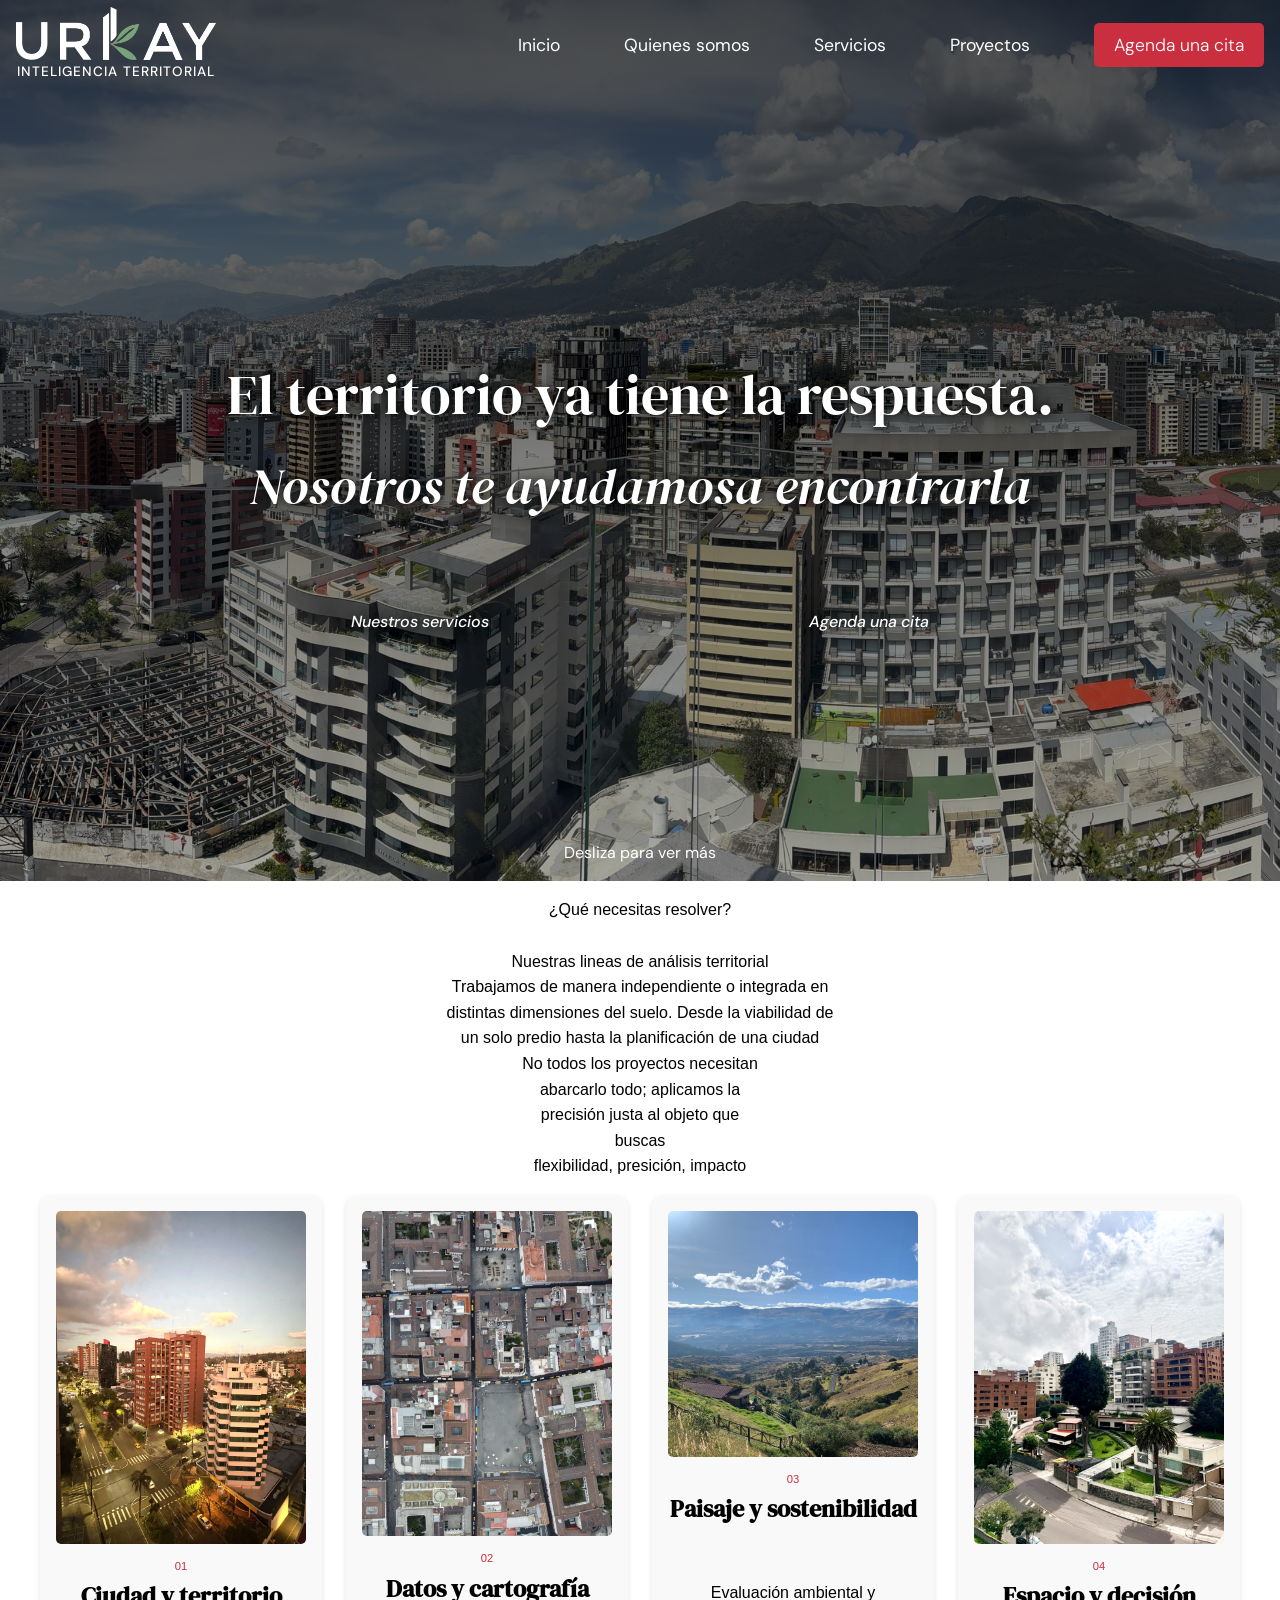
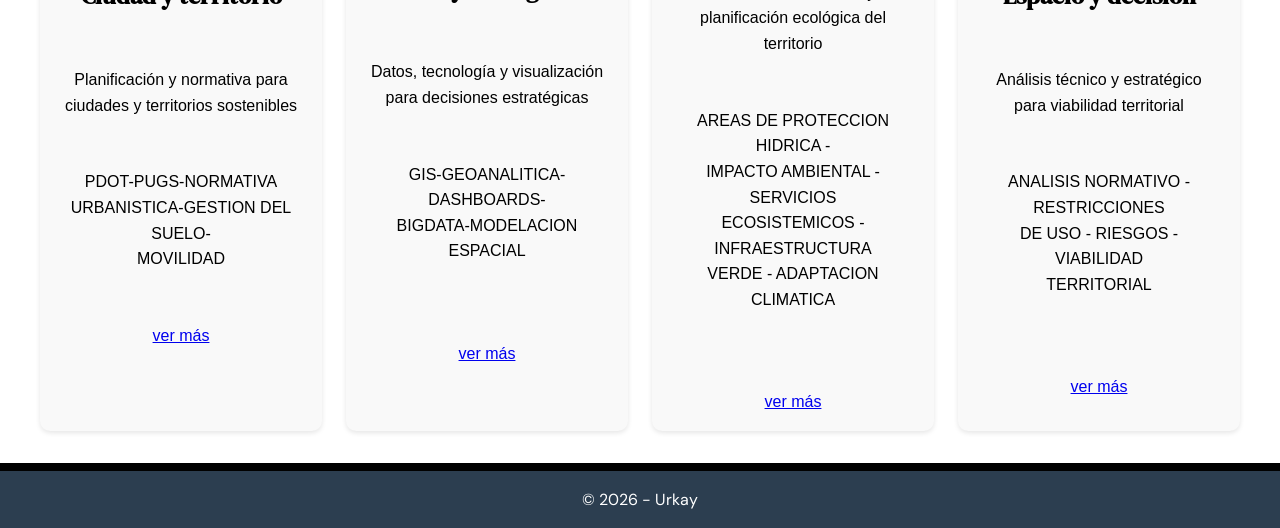
==== commit ed9c8089: "Update index.html" ====
--- a/index.html
+++ b/index.html
@@ -62,52 +62,84 @@
 
     <main>
         <section class="hero">
+
+            <span class="frase1">¿Qué necesitas resolver?
+                <br><br><span class="frase2">Nuestras lineas de análisis territorial</span></span>
+                <section class="frase3">
+                    <div class="frase3i">Trabajamos de manera independiente o integrada en
+                    <br>distintas dimensiones del suelo. Desde la viabilidad de
+                    <br>un solo predio hasta la planificación de una ciudad</div>
+                    <div class="frase3d">No todos los proyectos necesitan
+                        <br>abarcarlo todo; aplicamos la
+                        <br>precisión justa al objeto que
+                        <br>buscas
+                        <br><span class="frase3d1">flexibilidad, presición, impacto </span>
+                    </div>
+                </section>
            
-            <h2>Nuestra organización cuenta con diferentes ámbitos de trabajo como son:</h2>
+            
             <ul>
                 <li><img class="planurb" src="cuidad_terr.JPG">
-                    <p><b>Ciudad y territorio</b><br>
-                    <br>Planificación urbana<br><br> 
-                    <p> -Planes de ordenamiento territorial </p>
-                    <p> -Planes parciales </p> 
-                    <p> -Normativa y uso del suelo </p>
-                    <p> -Gestión pública del territorio </p>
-                    <p> -Movilidad y espacio público </p>
-                </p>
+                    <span style="color: #ca2f3f; font-size: 0.7rem;">01</span>
+                    <br><b><span style="font-family: DM Serif Display, serif; font-size: 1.5rem;">Ciudad y territorio</span></b><br>
+                    
+                    <br><br>Planificación y normativa para
+                    <br>ciudades y territorios sostenibles 
+                    
+                    <br><br><br> PDOT-PUGS-NORMATIVA
+                    <br> URBANISTICA-GESTION DEL SUELO-
+                    <br> MOVILIDAD
+                    
+                    <br><br><br> <a href="#" class="vermas">ver más</a>
+                    
+                
                     
                 </li>
+
                 <li><img class="cart" src="datos - cartografia.JPG">
-                    <p><b>Datos y cartografía</b><br>
-                    <br>Sistemas de Información Geográfica<br><br>
-                    <p>-Análisis Espacial</p>
-                    <p>-Dashboards territoriales</p>
-                    <p> -Mapas temáticos </p>
-                    <p> -Indicadores territoriales </p>
-                    <p> -Cartografía aplicada </p>
-                </p>
+                    <span style="color: #ca2f3f; font-size: 0.7rem;">02</span>
+                    <br><b><span style="font-family: DM Serif Display, serif; font-size: 1.5rem;">Datos y cartografía</span></b><br>
+
+                    <br><br>Datos, tecnología y visualización
+                    <br>para decisiones estratégicas
+                    
+                    <br><br><br> GIS-GEOANALITICA-DASHBOARDS-
+                    <br> BIGDATA-MODELACION ESPACIAL
+                    
+                    <br><br><br><br> <a href="#" class="vermas">ver más</a>
+                
                 </li>
+
                 <li><img class="paisaje" src="paisaje_sosten.JPG">
-                    <p><b> Paisaje y sostenibilidad</b><br>
-                    <br>Servicios ecosistémicos<br><br>
-                    <p> -Ruralidad y territorio </p>
-                    <p> -Análisis Ambiental </p>
-                    <p> -Proyectos REDD+ </p>
-                    <p> -Sostenibilidad territorial </p>
-                </p>
+                    <span style="color: #ca2f3f; font-size: 0.7rem;">03</span>
+                    <br><b><span style="font-family: DM Serif Display, serif; font-size: 1.5rem;">Paisaje y sostenibilidad</span></b><br>
+
+                    <br><br>Evaluación ambiental y
+                    <br>planificación ecológica del
+                    <br>territorio
+                    
+                    <br><br><br>AREAS DE PROTECCION HIDRICA - 
+                    <br>IMPACTO AMBIENTAL - SERVICIOS
+                    <br>ECOSISTEMICOS - INFRAESTRUCTURA
+                    <br>VERDE - ADAPTACION CLIMATICA
+                    
+                    <br><br><br><br> <a href="#" class="vermas">ver más</a>
+                
                 </li>
                 
                 
                     <li><img class="habit" src="habitat_inv.JPEG">
-                    <p><b>Espacio y decisión</b><br>
-                    <br><br><br>
-                    <p> -Fichas de análisis territorial </p>
-                    <p> -Normativa urbanística legible </p>
-                    <p> -Potencial de uso de suelo </p>
-                    <p> -Análisis de rentabilidad </p>
-                    <p> -Lectura de barrio y sector </p>
-                    <p> -Inteligencia para inversión </p>
+                    <span style="color: #ca2f3f; font-size: 0.7rem;">04</span>
+                    <br><b><span style="font-family: DM Serif Display, serif; font-size: 1.5rem;">Espacio y decisión</span></b><br>
 
-                </p>
+                    <br><br>Análisis técnico y estratégico
+                    <br>para viabilidad territorial
+                    
+                    <br><br><br>ANALISIS NORMATIVO - RESTRICCIONES
+                    <br>DE USO - RIESGOS - VIABILIDAD
+                    <br>TERRITORIAL
+                    
+                    <br><br><br><br> <a href="#" class="vermas">ver más</a>
                 </li>
             </ul>
             <!--<button id="miBoton">Haz clic aquí</button>-->
--- a/styles.css
+++ b/styles.css
@@ -212,7 +212,7 @@
 }
 
 nav ul a:hover {
-    color: white
+    color: white;
     text-decoration: underline;
 }
 
